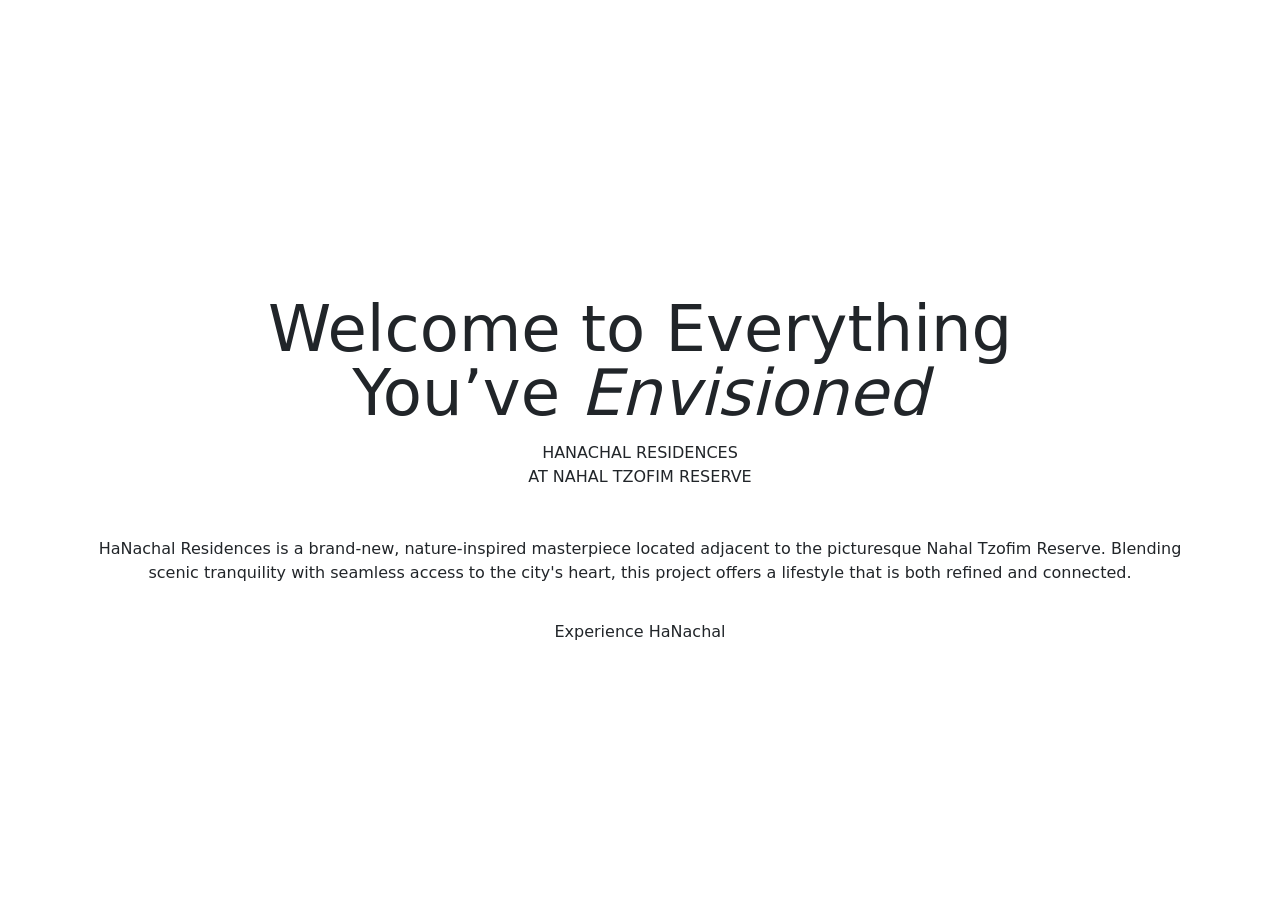
==== index.html @ 1fb2dc5b "Add files via upload" ====
<!DOCTYPE html>
<html lang="en">

<head>
    <meta charset="UTF-8">
    <meta name="viewport" content="width=device-width, initial-scale=1.0">
    <title>Hanachal</title>
    <link rel="icon" href="images/favicon.png" type="image/png"/>

    <link rel="stylesheet" href="./css/style.css">
    <link rel="stylesheet" href="./css/responsive.css">

    <link href="https://cdn.jsdelivr.net/npm/bootstrap@5.3.2/dist/css/bootstrap.min.css" rel="stylesheet">
    <script src="https://cdn.jsdelivr.net/npm/bootstrap@5.3.2/dist/js/bootstrap.bundle.min.js"></script>
    <link href="https://cdn.jsdelivr.net/npm/bootstrap-icons@1.11.3/font/bootstrap-icons.css" rel="stylesheet">

    <link rel="stylesheet" href="https://unpkg.com/aos@2.3.0/dist/aos.css">

</head>

<body>
    <div class="section1 position-relative overflow-hidden">
        <img src="images/pattern.png" class="img-fluid w-100 h-auto img1" alt="" style="min-height: 100vh;">
        <div class="text w-100 h-100 position-absolute top-0 start-0 d-flex align-items-center text-center padding">
            <div class="container">
                <img src="images/logo3.png" class="img-fluid logo2 mb-5" alt="" data-aos="zoom-out" data-aos-delay="100">
                <h1 class="display-3 lh-1 text-color-main mb-3" data-aos="fade-up" data-aos-delay="100">Welcome to Everything <br/> You’ve <i>Envisioned</i></h1>
                <p class="text-uppercase font-family-1 letter-spacing-30 text-color-main fs-18" data-aos="fade-up" data-aos-delay="150">HaNachal Residences <br/>
                at Nahal Tzofim Reserve</p>
                <div class="text-width mx-auto mt-5">
                    <p class="text-color-main" data-aos="fade-up" data-aos-delay="200">HaNachal Residences is a brand-new, nature-inspired masterpiece located adjacent to the picturesque Nahal Tzofim Reserve. Blending scenic tranquility with seamless access to the city<span class="bracket">'</span>s heart, this project offers a lifestyle that is both refined and connected.</p>
                </div>
                <div class="mt-4 pt-1">
                    <a href="home.html" class="btn btn1" data-aos="fade-up" data-aos-delay="250" data-aos-offset="0">Experience HaNachal</a>
                </div>

            </div>
        </div>
    </div>

    <script src="js/SmoothScroll.js"></script>
    <script src="https://unpkg.com/aos@2.3.0/dist/aos.js"></script>

    <script>
        AOS.init({
            duration: 2000,
            once: true
        })
    </script>
</body>

</html>
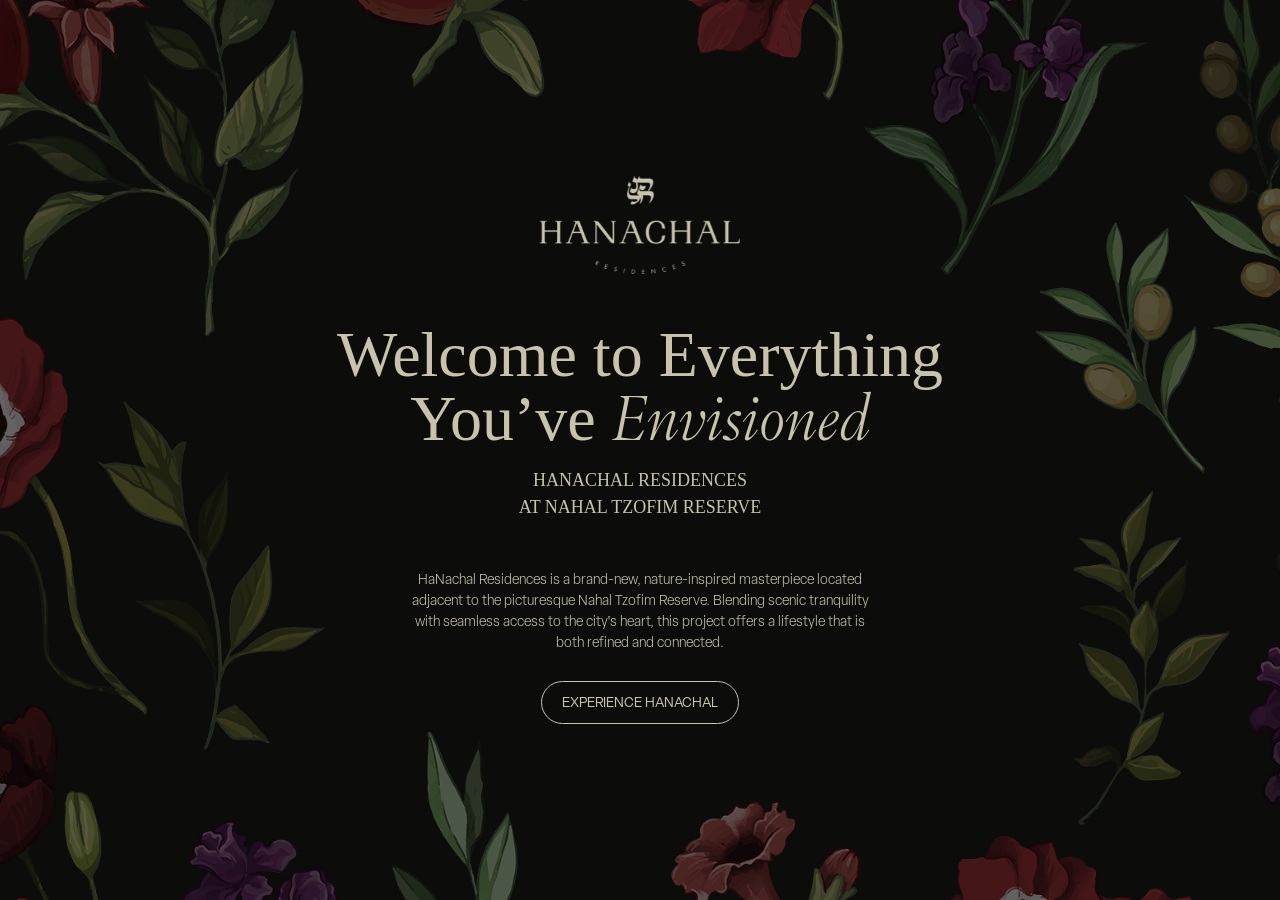
==== commit 20290537: "Add files via upload" ====
--- a/index.html
+++ b/index.html
@@ -1,52 +1,52 @@
-<!DOCTYPE html>
-<html lang="en">
-
-<head>
-    <meta charset="UTF-8">
-    <meta name="viewport" content="width=device-width, initial-scale=1.0">
-    <title>Hanachal</title>
-    <link rel="icon" href="images/favicon.png" type="image/png"/>
-
-    <link rel="stylesheet" href="./css/style.css">
-    <link rel="stylesheet" href="./css/responsive.css">
-
-    <link href="https://cdn.jsdelivr.net/npm/bootstrap@5.3.2/dist/css/bootstrap.min.css" rel="stylesheet">
-    <script src="https://cdn.jsdelivr.net/npm/bootstrap@5.3.2/dist/js/bootstrap.bundle.min.js"></script>
-    <link href="https://cdn.jsdelivr.net/npm/bootstrap-icons@1.11.3/font/bootstrap-icons.css" rel="stylesheet">
-
-    <link rel="stylesheet" href="https://unpkg.com/aos@2.3.0/dist/aos.css">
-
-</head>
-
-<body>
-    <div class="section1 position-relative overflow-hidden">
-        <img src="images/pattern.png" class="img-fluid w-100 h-auto img1" alt="" style="min-height: 100vh;">
-        <div class="text w-100 h-100 position-absolute top-0 start-0 d-flex align-items-center text-center padding">
-            <div class="container">
-                <img src="images/logo3.png" class="img-fluid logo2 mb-5" alt="" data-aos="zoom-out" data-aos-delay="100">
-                <h1 class="display-3 lh-1 text-color-main mb-3" data-aos="fade-up" data-aos-delay="100">Welcome to Everything <br/> You’ve <i>Envisioned</i></h1>
-                <p class="text-uppercase font-family-1 letter-spacing-30 text-color-main fs-18" data-aos="fade-up" data-aos-delay="150">HaNachal Residences <br/>
-                at Nahal Tzofim Reserve</p>
-                <div class="text-width mx-auto mt-5">
-                    <p class="text-color-main" data-aos="fade-up" data-aos-delay="200">HaNachal Residences is a brand-new, nature-inspired masterpiece located adjacent to the picturesque Nahal Tzofim Reserve. Blending scenic tranquility with seamless access to the city<span class="bracket">'</span>s heart, this project offers a lifestyle that is both refined and connected.</p>
-                </div>
-                <div class="mt-4 pt-1">
-                    <a href="home.html" class="btn btn1" data-aos="fade-up" data-aos-delay="250" data-aos-offset="0">Experience HaNachal</a>
-                </div>
-
-            </div>
-        </div>
-    </div>
-
-    <script src="js/SmoothScroll.js"></script>
-    <script src="https://unpkg.com/aos@2.3.0/dist/aos.js"></script>
-
-    <script>
-        AOS.init({
-            duration: 2000,
-            once: true
-        })
-    </script>
-</body>
-
+<!DOCTYPE html>
+<html lang="en">
+
+<head>
+    <meta charset="UTF-8">
+    <meta name="viewport" content="width=device-width, initial-scale=1.0">
+    <title>Hanachal</title>
+    <link rel="icon" href="images/favicon.png" type="image/png"/>
+
+    <link rel="stylesheet" href="./css/style.css">
+    <link rel="stylesheet" href="./css/responsive.css">
+
+    <link href="https://cdn.jsdelivr.net/npm/bootstrap@5.3.2/dist/css/bootstrap.min.css" rel="stylesheet">
+    <script src="https://cdn.jsdelivr.net/npm/bootstrap@5.3.2/dist/js/bootstrap.bundle.min.js"></script>
+    <link href="https://cdn.jsdelivr.net/npm/bootstrap-icons@1.11.3/font/bootstrap-icons.css" rel="stylesheet">
+
+    <link rel="stylesheet" href="https://unpkg.com/aos@2.3.0/dist/aos.css">
+
+</head>
+
+<body>
+    <div class="section1 position-relative overflow-hidden">
+        <img src="images/pattern.png" class="img-fluid w-100 h-auto img1" alt="" style="min-height: 100vh;">
+        <div class="text w-100 h-100 position-absolute top-0 start-0 d-flex align-items-center text-center padding">
+            <div class="container">
+                <img src="images/logo3.png" class="img-fluid logo2 mb-5" alt="" data-aos="zoom-out" data-aos-delay="100">
+                <h1 class="display-3 lh-1 text-color-main mb-3" data-aos="fade-up" data-aos-delay="100">Welcome to Everything <br/> You’ve <i>Envisioned</i></h1>
+                <p class="text-uppercase font-family-1 letter-spacing-30 text-color-main fs-18" data-aos="fade-up" data-aos-delay="150">HaNachal Residences <br/>
+                at Nahal Tzofim Reserve</p>
+                <div class="text-width mx-auto mt-5">
+                    <p class="text-color-main" data-aos="fade-up" data-aos-delay="200">HaNachal Residences is a brand-new, nature-inspired masterpiece located adjacent to the picturesque Nahal Tzofim Reserve. Blending scenic tranquility with seamless access to the city<span class="bracket">'</span>s heart, this project offers a lifestyle that is both refined and connected.</p>
+                </div>
+                <div class="mt-4 pt-1">
+                    <a href="home.html" class="btn btn1" data-aos="fade-up" data-aos-delay="250" data-aos-offset="0">Experience HaNachal</a>
+                </div>
+
+            </div>
+        </div>
+    </div>
+
+    <script src="js/SmoothScroll.js"></script>
+    <script src="https://unpkg.com/aos@2.3.0/dist/aos.js"></script>
+
+    <script>
+        AOS.init({
+            duration: 2000,
+            once: true
+        })
+    </script>
+</body>
+
 </html>
--- a/css/style.css
+++ b/css/style.css
@@ -0,0 +1,573 @@
+/* @import url('https://fonts.googleapis.com/css2?family=Montserrat:ital,wght@0,100..900;1,100..900&display=swap'); */
+/* @import url('https://fonts.googleapis.com/css2?family=Playfair+Display:ital,wght@0,400..900;1,400..900&display=swap'); */
+/* font-family: "Playfair Display", serif; */
+
+@font-face {
+    font-family: 'Elza';
+    font-weight: 300;
+    src: local('recoleta'), url(../fonts/Elza/ElzaTrial-Light.otf) format('opentype');
+}
+@font-face {
+    font-family: 'Elza';
+    font-weight: 400;
+    src: local('recoleta'), url(../fonts/Elza/ElzaTrial-Regular.otf) format('opentype');
+}
+@font-face {
+    font-family: 'Elza';
+    font-weight: 600;
+    src: local('recoleta'), url(../fonts/Elza/ElzaTrial-Semibold.otf) format('opentype');
+}
+@font-face {
+    font-family: 'Elza';
+    font-weight: 700;
+    src: local('recoleta'), url(../fonts/Elza/ElzaTrial-Bold.otf) format('opentype');
+}
+
+@font-face {
+    font-family: 'EFT_Clinica';
+    font-weight: 300;
+    src: local('recoleta'), url(../fonts/EFT_Clinica_Light_0.ttf) format('opentype');
+}
+
+@font-face {
+    font-family: 'Chassi';
+    font-weight: 300;
+    src: local('recoleta'), url(../fonts/Chassi-SLight.ttf) format('opentype');
+}
+@font-face {
+    font-family: 'Chassi';
+    font-weight: 400;
+    src: local('recoleta'), url(../fonts/Chassi-SRegular.ttf) format('opentype');
+}
+@font-face {
+    font-family: 'Chassi';
+    font-weight: 700;
+    src: local('recoleta'), url(../fonts/Chassi-MBold.ttf) format('opentype');
+}
+
+@font-face {
+    font-family: 'Chassi-M';
+    font-weight: 300;
+    src: local('recoleta'), url(../fonts/Chassi-MLight.ttf) format('opentype');
+}
+
+@font-face {
+    font-family: 'Chassi-italic';
+    font-weight: 300;
+    src: local('recoleta'), url(../fonts/Chassi-MLightItalic.ttf) format('opentype');
+}
+
+
+:root {
+    --primary-color: #C7C3AC;
+    --secondary-color: #7D776F;
+    --background-color: #1D1D1B;
+    --background-color2: #DAD6C7;
+    --background-color3: #35322A;
+    --background-color4: #343432;
+    --background-color5: #201D1E;
+    --text-color: #1D1D1B;
+}
+
+body {
+    font-family: "Elza" !important;
+    background-color: var(--background-color) !important;
+    color: var(--secondary-color) !important;
+}
+
+body p {
+    font-size: .875rem;
+    font-weight: 300;
+    letter-spacing: 1%;
+}
+
+.text-color-main {
+    color: var(--primary-color) !important;
+}
+
+.text-color-brown {
+    color: var(--text-color) !important;
+}
+
+body h1,
+body h2 {
+    font-family: 'Chassi' !important;
+}
+body h1 i,
+body h2 i {
+    font-family: 'Chassi-italic' !important;
+}
+.font-family-1 {
+    font-family: 'Chassi' !important;
+}
+
+.font-family-Chassi-M {
+    font-family: 'Chassi-M' !important;
+}
+
+.font-family-Chassi-italic {
+    font-family: 'Chassi-italic' !important;
+}
+
+.font-family-EFT_Clinica {
+    font-family: 'EFT_Clinica' !important;
+}
+
+.bracket{
+    font-family: serif !important;
+}
+
+body a:hover,
+body a:focus,
+body a {
+    text-decoration: none;
+    color: inherit;
+    cursor: pointer;
+}
+
+body p a:hover {
+    color: var(--primary-color);
+}
+
+.link:hover {
+    color: var(--primary-color);
+}
+
+.fs-12 {
+    font-size: .75rem !important;
+}
+.fs-13 {
+    font-size: .8125rem !important;
+}
+
+.fs-14 {
+    font-size: .875rem !important;
+}
+
+.fs-18 {
+    font-size: 1.125rem !important;
+}
+
+.btn.btn1 {
+    color: var(--primary-color);
+    border: 1px solid var(--primary-color);
+    background: transparent;
+    border-radius: 50px;
+    padding: 10px 20px;
+    display: inline-block;
+    width: auto;
+    min-width: 120px;
+    text-transform: uppercase;
+    font-size: .875rem;
+    letter-spacing: 9%;
+}
+
+.btn.btn1:hover {
+    color: #fff;
+    border-color: #fff;
+}
+
+.btn.btn2 {
+    color: var(--secondary-color);
+    border-color: var(--secondary-color);
+}
+
+.btn.btn2:hover {
+    color: var(--primary-color);
+    border-color: var(--primary-color);
+}
+
+.btn.btn-brown {
+    color: var(--background-color);
+    border-color: var(--text-color);
+}
+
+.btn.btn-brown:hover {
+    color: #000;
+    border-color: #000;
+}
+
+.btn.btn3 {
+    color: var(--primary-color);
+    border-color: var(--secondary-color);
+    background-color: var(--secondary-color);
+}
+
+.btn.btn3:hover {
+    color: var(--primary-color);
+    border-color: var(--background-color);
+    background-color: var(--background-color);
+}
+
+.padding {
+    padding: 90px 3px;
+}
+
+.space-top {
+    margin-top: 82px;
+}
+
+.logo1 {
+    width: 170px;
+}
+
+.logo2 {
+    width: 200px;
+}
+
+.navbar.navbar1 {
+    padding: 20px 3px;
+    border-bottom: 2px solid #C7C3AC;
+    background: var(--background-color);
+    position: fixed;
+    width: 100%;
+    top: 0;
+    left: 0;
+    z-index: 999;
+}
+
+.navbar.navbar1 .nav-link {
+    color: var(--secondary-color);
+    text-transform: uppercase;
+    font-size: .875rem;
+    font-weight: 400;
+    padding: 10px 10px !important;
+    letter-spacing: 10%;
+}
+
+.navbar.navbar1 .nav-link:hover {
+    color: var(--primary-color);
+}
+
+.navbar.navbar1 .nav-link.active {
+    color: var(--primary-color);
+}
+
+.navbar.navbar1 .btn.btn1 {
+    min-width: auto;
+    padding: 8px 20px;
+}
+
+.navbar.navbar1 .btn.btn1.active {
+    color: var(--primary-color);
+    border-color: var(--primary-color);
+}
+
+.navbar.navbar1 .navbar-toggler {
+    border: 0 !important;
+    box-shadow: none !important;
+}
+
+.navbar.navbar1 .navbar-toggler .navbar-toggler-icon {
+    background: url("data:image/svg+xml,%3csvg xmlns='http://www.w3.org/2000/svg' viewBox='0 0 30 30'%3e%3cpath stroke='rgba%28255, 255, 255, 0.75%29' stroke-linecap='round' stroke-miterlimit='10' stroke-width='2' d='M4 7h22M4 15h22M4 23h22'/%3e%3c/svg%3e");
+}
+
+
+.section1 .text {
+    background: rgb(29 29 27 / 70%);
+    background: rgb(0 0 0 / 60%);
+}
+
+.section1 .img1 {
+    height: calc(100vh - 82px);
+    object-fit: cover;
+}
+.section1 .video1 {
+    width: 100%;
+    height: 100%;
+    height: calc(100vh - 82px);
+    object-fit: cover;
+    margin-bottom: -7px;
+}
+
+.section1 .arrow1 {
+    position: absolute;
+    bottom: 60px;
+    font-size: 2.5rem;
+    left: 50%;
+    transform: translateX(-50%);
+}
+
+.section1 .text-width {
+    max-width: 480px;
+}
+
+.form-box {
+    border: 1px solid var(--primary-color);
+    padding: 60px 60px;
+    border-radius: 30px;
+}
+
+.form.form1 .form-control {
+    border: 1px solid var(--primary-color);
+    background: transparent;
+    color: var(--primary-color);
+    height: 50px;
+    border-radius: 30px;
+    box-shadow: none !important;
+    outline: none !important;
+    padding: 10px 20px;
+    font-size: .875rem;
+    /* font-family: Arial, Helvetica, sans-serif; */
+}
+
+.form.form1 .form-control:focus {
+    border-color: #fff;
+}
+
+.form.form1 .form-control::placeholder {
+    color: var(--secondary-color);
+    font-weight: 300;
+}
+
+.form.form1 .form-check-input[type=checkbox] {
+    border-radius: 50%;
+    background-color: transparent;
+    box-shadow: none !important;
+    outline: none !important;
+    width: 18px;
+    height: 18px;
+}
+
+.form.form1 .form-check-input:checked[type=checkbox] {
+    border-color: #fff;
+}
+
+.form.form1 .form-check label.form-check-label {
+    margin-left: 5px;
+    color: var(--primary-color);
+}
+
+.arrow2 {
+    font-size: 2.5rem;
+}
+
+.section2 .img1 {
+    width: 100%;
+}
+.section2 .video {
+    width: 100%;
+}
+.box-1 {
+    border: 2px solid var(--background-color2);
+    border-radius: 30px;
+    padding: 40px;
+    width: 100%;
+    max-width: 380px;
+    background: rgba(0, 0, 0, 0.3);
+    position: relative;
+    margin-bottom: 150px;
+}
+
+.box-1 .img-icon {
+    height: 75px;
+}
+
+.box-1:after {
+    content: '';
+    width: 2px;
+    height: 80px;
+    position: absolute;
+    bottom: -80px;
+    left: 50%;
+    transform: translateX(-50%);
+    background: var(--background-color2);
+}
+
+.box-1:before {
+    content: '';
+    width: 15px;
+    height: 15px;
+    position: absolute;
+    bottom: -95px;
+    left: 50%;
+    transform: translateX(-50%);
+    background: transparent;
+    border-radius: 50%;
+    border: 2px solid var(--background-color2);
+}
+
+.border-btm {
+    border-bottom: 2px solid var(--background-color2) !important;
+}
+
+.letter-spacing-9 {
+    letter-spacing: 9%;
+}
+.letter-spacing-10 {
+    letter-spacing: 10%;
+}
+.letter-spacing-30 {
+    letter-spacing: 30%;
+}
+
+
+.gallery-main-slider {
+    /* height: 620px; */
+    border-radius: 2px;
+    overflow: hidden;
+}
+
+.gallery-main-slider .swiper-slide {
+    background: var(--background-color5);
+    text-align: center;
+}
+
+.gallery-main-slider .swiper-slide img {
+    width: 100%;
+    height: 60vh;
+    object-fit: contain;
+    object-position: center;
+}
+
+.gallery-thumb-slider {
+    height: auto;
+    margin-top: 10px;
+}
+
+.gallery-thumb-slider .swiper-slide {
+    opacity: 1;
+    cursor: pointer;
+    transition: 0.3s;
+    border: 2px solid transparent;
+}
+
+.gallery-thumb-slider .swiper-slide:hover {
+    opacity: 1;
+}
+
+.gallery-thumb-slider .swiper-slide-thumb-active {
+    opacity: 1;
+    border-color: var(--background-color2);
+}
+
+.gallery-thumb-slider img {
+    width: 100%;
+    height: 80px;
+    object-fit: cover;
+}
+
+.gallery-thumb-slider .gallery-thumb-wrapper{
+    position: relative;
+}
+
+.gallery-thumb-slider .thumb-prev,
+.gallery-thumb-slider .thumb-next{
+    width: 42px;
+    height: 42px;
+    border-radius: 50%;
+    background: #201d1e;
+    display: flex;
+    align-items: center;
+    justify-content: center;
+    cursor: pointer;
+    z-index: 10;
+    box-shadow: 0 2px 10px rgba(0,0,0,.15);
+    color: var(--secondary-color);
+    top: 46px;
+}
+
+.gallery-thumb-slider .thumb-prev{
+    left: 10px;
+}
+
+.gallery-thumb-slider .thumb-next{
+    right: 10px;
+}
+
+.gallery-thumb-slider .thumb-prev:after, 
+.gallery-thumb-slider .thumb-next:after {
+    font-size: 20px;
+}
+
+
+.reserve-gallery-section {
+    background: var(--background-color5);
+}
+
+.amenities-box .img-icon {
+    width: 35px;
+    height: 30px;
+    object-fit: contain;
+    margin-bottom: 10px;
+}
+[data-aos] {
+    will-change: transform, opacity;
+}
+
+.bg-video1 {
+    width: 100%;
+    max-height: calc(100vh - 82px);
+    object-fit: cover;
+    margin-bottom: -6px;
+}
+
+.icon-play i {
+    font-size: 14rem;
+}
+
+.scroll-top-btn {
+    position: fixed;
+    right: 25px;
+    bottom: 25px;
+    width: 40px;
+    height: 40px;
+    border: none;
+    border-radius: 50%;
+    background: var(--primary-color);
+    color: var(--text-color);
+    font-size: 16px;
+    cursor: pointer;
+    z-index: 9999;
+    opacity: 0;
+    visibility: hidden;
+    transition: all .3s ease;
+}
+
+.scroll-top-btn.show {
+    opacity: 1;
+    visibility: visible;
+}
+
+.scroll-top-btn:hover {
+    transform: translateY(-3px);
+}
+
+
+
+
+
+
+
+
+
+/* footer */
+.footer-section {
+    background: var(--background-color2);
+    color: var(--text-color);
+    padding: 60px 3px;
+}
+
+.nav1 .nav-link {
+    color: var(--text-color);
+    padding: 4px 0;
+    text-transform: uppercase;
+    font-size: .875rem;
+    letter-spacing: 10%;
+}
+.nav1 .nav-link:hover {
+    color: var(--secondary-color);
+}
+
+.footer-section .form.form1 .form-control {
+    height: 34px;
+    color: var(--text-color);
+    background-color: #fff;
+}
+.footer-section .form.form1 .form-control::placeholder {
+    text-transform: uppercase;
+}
+
+.footer-section .form.form1 .form-control:focus {
+    border-color: var(--text-color);
+}
--- a/css/responsive.css
+++ b/css/responsive.css
@@ -0,0 +1,129 @@
+
+@media (min-width: 992px) {
+    .navbar.navbar1 .navbar-brand {
+        position: absolute;
+        top: 50%;
+        left: 50%;
+        transform: translate(-50%, -50%);
+    }
+    .section2 {
+        height: 100vh;
+        min-height: 500px;
+    }
+    .section2 .img1{
+        position: absolute;
+        right: 0;
+        top: 0;
+        width: 65%;
+        height: 100%;
+        object-fit: cover;
+    }
+    .section2 .img1.left{
+        left: 0;
+        right: auto;
+    }
+
+    .section2 .img1.small{
+        width: 60%;
+    }
+    body.scroll-body {
+        overflow: hidden;
+        scroll-behavior: smooth;
+    }
+    
+}
+
+@media (min-width: 1921px) {
+    .section2 .img1 {
+        width: 60%;
+    }
+    .section2 .img1.small {
+        width: 58%;
+    }
+}
+
+@media (max-width: 1399px) {
+    /* .space-top{
+        margin-top: 132px;
+    } */
+    .navbar.navbar1 .nav-link {
+        font-size: .875rem;
+        padding: 10px 6px !important;
+    }
+    .navbar.navbar1 .btn.btn1 {
+        font-size: .875rem;
+        padding: 8px 20px;
+    }
+}
+
+@media (max-width: 1199px) {
+    .space-top{
+        margin-top: 80px;
+    }
+    .logo1 {
+        width: 150px;
+    }
+    .navbar.navbar1 .nav-link {
+        font-size: .75rem;
+        padding: 10px 5px !important;
+    }
+    .navbar.navbar1 .btn.btn1 {
+        padding: 8px 15px;
+    }
+
+}
+
+@media (max-width: 991px) {
+    .space-top{
+        margin-top: 84px;
+    }
+    .logo1 {
+        width: 120px;
+    }
+    .logo2 {
+        width: 150px;
+    }
+    .navbar.navbar1 {
+        padding: 20px 3px;
+    }
+
+    .padding {
+        padding: 60px 3px;
+    }
+    
+
+}
+
+@media (max-width: 767px) {
+    .gallery-main-slider .swiper-slide img {
+        height: 50vh;
+    }
+}
+
+@media (max-width: 575px) {
+    .form-box {
+        padding: 40px 24px;
+    }
+    .section1 .arrow1 {
+        bottom: 50px;
+    }
+    .box-1 {
+        padding: 24px;
+    }
+    .gallery-thumb-slider img {
+        height: 50px;
+    }
+    .icon-play i {
+        font-size: 8rem;
+    }
+    .gallery-thumb-slider .thumb-prev, .gallery-thumb-slider .thumb-next {
+        width: 30px;
+        height: 30px;
+        top: 33px;
+    }
+
+    .gallery-thumb-slider .thumb-prev:after, 
+    .gallery-thumb-slider .thumb-next:after {
+        font-size: 16px;
+    }
+}
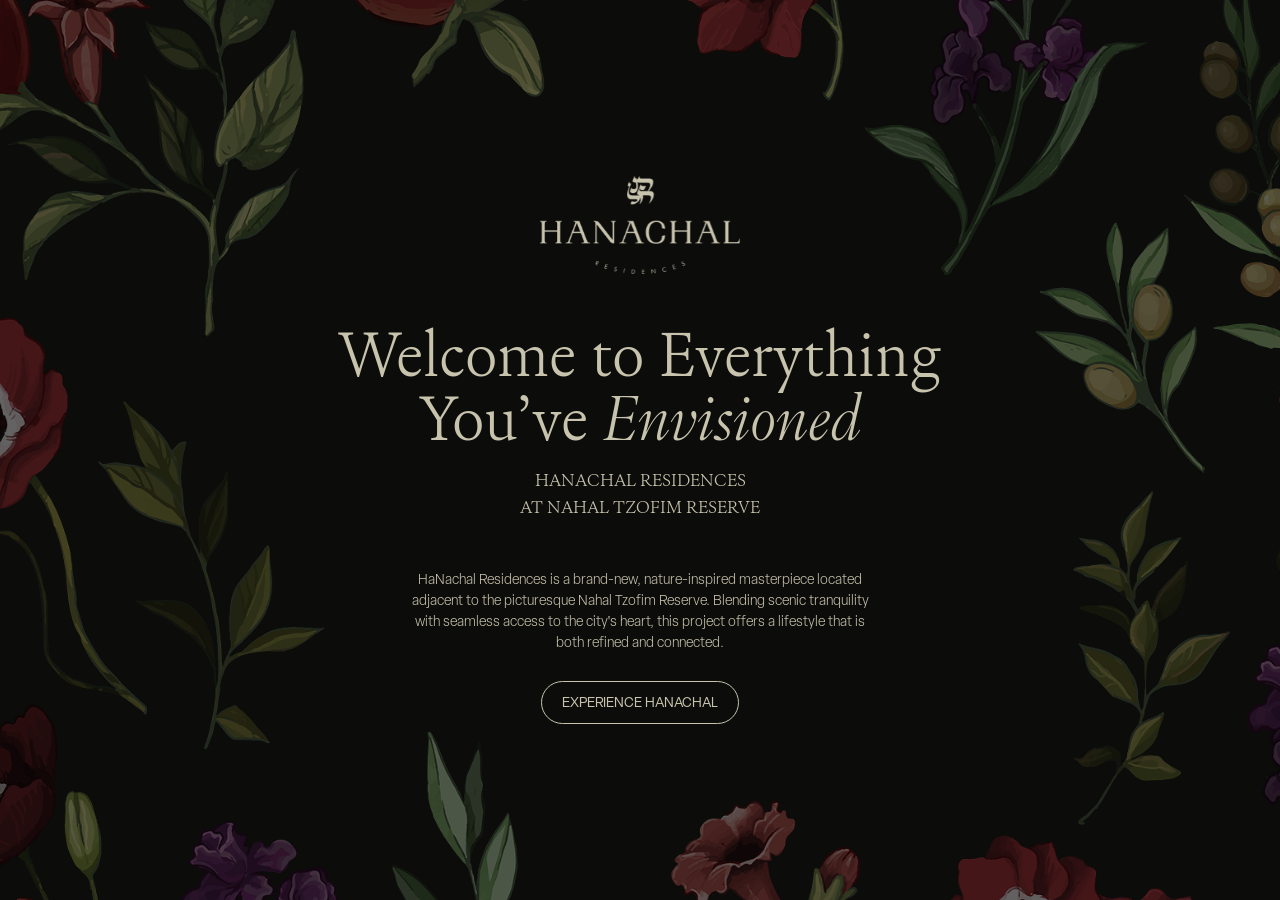
==== commit 5af5e29c: "Add files via upload" ====
--- a/index.html
+++ b/index.html
@@ -1,52 +1,52 @@
-<!DOCTYPE html>
-<html lang="en">
-
-<head>
-    <meta charset="UTF-8">
-    <meta name="viewport" content="width=device-width, initial-scale=1.0">
-    <title>Hanachal</title>
-    <link rel="icon" href="images/favicon.png" type="image/png"/>
-
-    <link rel="stylesheet" href="./css/style.css">
-    <link rel="stylesheet" href="./css/responsive.css">
-
-    <link href="https://cdn.jsdelivr.net/npm/bootstrap@5.3.2/dist/css/bootstrap.min.css" rel="stylesheet">
-    <script src="https://cdn.jsdelivr.net/npm/bootstrap@5.3.2/dist/js/bootstrap.bundle.min.js"></script>
-    <link href="https://cdn.jsdelivr.net/npm/bootstrap-icons@1.11.3/font/bootstrap-icons.css" rel="stylesheet">
-
-    <link rel="stylesheet" href="https://unpkg.com/aos@2.3.0/dist/aos.css">
-
-</head>
-
-<body>
-    <div class="section1 position-relative overflow-hidden">
-        <img src="images/pattern.png" class="img-fluid w-100 h-auto img1" alt="" style="min-height: 100vh;">
-        <div class="text w-100 h-100 position-absolute top-0 start-0 d-flex align-items-center text-center padding">
-            <div class="container">
-                <img src="images/logo3.png" class="img-fluid logo2 mb-5" alt="" data-aos="zoom-out" data-aos-delay="100">
-                <h1 class="display-3 lh-1 text-color-main mb-3" data-aos="fade-up" data-aos-delay="100">Welcome to Everything <br/> You’ve <i>Envisioned</i></h1>
-                <p class="text-uppercase font-family-1 letter-spacing-30 text-color-main fs-18" data-aos="fade-up" data-aos-delay="150">HaNachal Residences <br/>
-                at Nahal Tzofim Reserve</p>
-                <div class="text-width mx-auto mt-5">
-                    <p class="text-color-main" data-aos="fade-up" data-aos-delay="200">HaNachal Residences is a brand-new, nature-inspired masterpiece located adjacent to the picturesque Nahal Tzofim Reserve. Blending scenic tranquility with seamless access to the city<span class="bracket">'</span>s heart, this project offers a lifestyle that is both refined and connected.</p>
-                </div>
-                <div class="mt-4 pt-1">
-                    <a href="home.html" class="btn btn1" data-aos="fade-up" data-aos-delay="250" data-aos-offset="0">Experience HaNachal</a>
-                </div>
-
-            </div>
-        </div>
-    </div>
-
-    <script src="js/SmoothScroll.js"></script>
-    <script src="https://unpkg.com/aos@2.3.0/dist/aos.js"></script>
-
-    <script>
-        AOS.init({
-            duration: 2000,
-            once: true
-        })
-    </script>
-</body>
-
+<!DOCTYPE html>
+<html lang="en">
+
+<head>
+    <meta charset="UTF-8">
+    <meta name="viewport" content="width=device-width, initial-scale=1.0">
+    <title>Hanachal</title>
+    <link rel="icon" href="images/favicon.png" type="image/png"/>
+
+    <link rel="stylesheet" href="./css/style.css">
+    <link rel="stylesheet" href="./css/responsive.css">
+
+    <link href="https://cdn.jsdelivr.net/npm/bootstrap@5.3.2/dist/css/bootstrap.min.css" rel="stylesheet">
+    <script src="https://cdn.jsdelivr.net/npm/bootstrap@5.3.2/dist/js/bootstrap.bundle.min.js"></script>
+    <link href="https://cdn.jsdelivr.net/npm/bootstrap-icons@1.11.3/font/bootstrap-icons.css" rel="stylesheet">
+
+    <link rel="stylesheet" href="https://unpkg.com/aos@2.3.0/dist/aos.css">
+
+</head>
+
+<body>
+    <div class="section1 position-relative overflow-hidden">
+        <img src="images/pattern.png" class="img-fluid w-100 h-auto img1" alt="" style="min-height: 100vh;">
+        <div class="text w-100 h-100 position-absolute top-0 start-0 d-flex align-items-center text-center padding">
+            <div class="container">
+                <img src="images/logo3.png" class="img-fluid logo2 mb-5" alt="" data-aos="zoom-out" data-aos-delay="100">
+                <h1 class="display-3 lh-1 text-color-main mb-3" data-aos="fade-up" data-aos-delay="100">Welcome to Everything <br/> You’ve <i>Envisioned</i></h1>
+                <p class="text-uppercase font-family-1 letter-spacing-30 text-color-main fs-18" data-aos="fade-up" data-aos-delay="150">HaNachal Residences <br/>
+                at Nahal Tzofim Reserve</p>
+                <div class="text-width mx-auto mt-5">
+                    <p class="text-color-main" data-aos="fade-up" data-aos-delay="200">HaNachal Residences is a brand-new, nature-inspired masterpiece located adjacent to the picturesque Nahal Tzofim Reserve. Blending scenic tranquility with seamless access to the city<span class="bracket">'</span>s heart, this project offers a lifestyle that is both refined and connected.</p>
+                </div>
+                <div class="mt-4 pt-1">
+                    <a href="home.html" class="btn btn1" data-aos="fade-up" data-aos-delay="250" data-aos-offset="0">Experience HaNachal</a>
+                </div>
+
+            </div>
+        </div>
+    </div>
+
+    <script src="js/SmoothScroll.js"></script>
+    <script src="https://unpkg.com/aos@2.3.0/dist/aos.js"></script>
+
+    <script>
+        AOS.init({
+            duration: 2000,
+            once: true
+        })
+    </script>
+</body>
+
 </html>
--- a/css/style.css
+++ b/css/style.css
@@ -1,573 +1,601 @@
-/* @import url('https://fonts.googleapis.com/css2?family=Montserrat:ital,wght@0,100..900;1,100..900&display=swap'); */
-/* @import url('https://fonts.googleapis.com/css2?family=Playfair+Display:ital,wght@0,400..900;1,400..900&display=swap'); */
-/* font-family: "Playfair Display", serif; */
-
-@font-face {
-    font-family: 'Elza';
-    font-weight: 300;
-    src: local('recoleta'), url(../fonts/Elza/ElzaTrial-Light.otf) format('opentype');
-}
-@font-face {
-    font-family: 'Elza';
-    font-weight: 400;
-    src: local('recoleta'), url(../fonts/Elza/ElzaTrial-Regular.otf) format('opentype');
-}
-@font-face {
-    font-family: 'Elza';
-    font-weight: 600;
-    src: local('recoleta'), url(../fonts/Elza/ElzaTrial-Semibold.otf) format('opentype');
-}
-@font-face {
-    font-family: 'Elza';
-    font-weight: 700;
-    src: local('recoleta'), url(../fonts/Elza/ElzaTrial-Bold.otf) format('opentype');
-}
-
-@font-face {
-    font-family: 'EFT_Clinica';
-    font-weight: 300;
-    src: local('recoleta'), url(../fonts/EFT_Clinica_Light_0.ttf) format('opentype');
-}
-
-@font-face {
-    font-family: 'Chassi';
-    font-weight: 300;
-    src: local('recoleta'), url(../fonts/Chassi-SLight.ttf) format('opentype');
-}
-@font-face {
-    font-family: 'Chassi';
-    font-weight: 400;
-    src: local('recoleta'), url(../fonts/Chassi-SRegular.ttf) format('opentype');
-}
-@font-face {
-    font-family: 'Chassi';
-    font-weight: 700;
-    src: local('recoleta'), url(../fonts/Chassi-MBold.ttf) format('opentype');
-}
-
-@font-face {
-    font-family: 'Chassi-M';
-    font-weight: 300;
-    src: local('recoleta'), url(../fonts/Chassi-MLight.ttf) format('opentype');
-}
-
-@font-face {
-    font-family: 'Chassi-italic';
-    font-weight: 300;
-    src: local('recoleta'), url(../fonts/Chassi-MLightItalic.ttf) format('opentype');
-}
-
-
-:root {
-    --primary-color: #C7C3AC;
-    --secondary-color: #7D776F;
-    --background-color: #1D1D1B;
-    --background-color2: #DAD6C7;
-    --background-color3: #35322A;
-    --background-color4: #343432;
-    --background-color5: #201D1E;
-    --text-color: #1D1D1B;
-}
-
-body {
-    font-family: "Elza" !important;
-    background-color: var(--background-color) !important;
-    color: var(--secondary-color) !important;
-}
-
-body p {
-    font-size: .875rem;
-    font-weight: 300;
-    letter-spacing: 1%;
-}
-
-.text-color-main {
-    color: var(--primary-color) !important;
-}
-
-.text-color-brown {
-    color: var(--text-color) !important;
-}
-
-body h1,
-body h2 {
-    font-family: 'Chassi' !important;
-}
-body h1 i,
-body h2 i {
-    font-family: 'Chassi-italic' !important;
-}
-.font-family-1 {
-    font-family: 'Chassi' !important;
-}
-
-.font-family-Chassi-M {
-    font-family: 'Chassi-M' !important;
-}
-
-.font-family-Chassi-italic {
-    font-family: 'Chassi-italic' !important;
-}
-
-.font-family-EFT_Clinica {
-    font-family: 'EFT_Clinica' !important;
-}
-
-.bracket{
-    font-family: serif !important;
-}
-
-body a:hover,
-body a:focus,
-body a {
-    text-decoration: none;
-    color: inherit;
-    cursor: pointer;
-}
-
-body p a:hover {
-    color: var(--primary-color);
-}
-
-.link:hover {
-    color: var(--primary-color);
-}
-
-.fs-12 {
-    font-size: .75rem !important;
-}
-.fs-13 {
-    font-size: .8125rem !important;
-}
-
-.fs-14 {
-    font-size: .875rem !important;
-}
-
-.fs-18 {
-    font-size: 1.125rem !important;
-}
-
-.btn.btn1 {
-    color: var(--primary-color);
-    border: 1px solid var(--primary-color);
-    background: transparent;
-    border-radius: 50px;
-    padding: 10px 20px;
-    display: inline-block;
-    width: auto;
-    min-width: 120px;
-    text-transform: uppercase;
-    font-size: .875rem;
-    letter-spacing: 9%;
-}
-
-.btn.btn1:hover {
-    color: #fff;
-    border-color: #fff;
-}
-
-.btn.btn2 {
-    color: var(--secondary-color);
-    border-color: var(--secondary-color);
-}
-
-.btn.btn2:hover {
-    color: var(--primary-color);
-    border-color: var(--primary-color);
-}
-
-.btn.btn-brown {
-    color: var(--background-color);
-    border-color: var(--text-color);
-}
-
-.btn.btn-brown:hover {
-    color: #000;
-    border-color: #000;
-}
-
-.btn.btn3 {
-    color: var(--primary-color);
-    border-color: var(--secondary-color);
-    background-color: var(--secondary-color);
-}
-
-.btn.btn3:hover {
-    color: var(--primary-color);
-    border-color: var(--background-color);
-    background-color: var(--background-color);
-}
-
-.padding {
-    padding: 90px 3px;
-}
-
-.space-top {
-    margin-top: 82px;
-}
-
-.logo1 {
-    width: 170px;
-}
-
-.logo2 {
-    width: 200px;
-}
-
-.navbar.navbar1 {
-    padding: 20px 3px;
-    border-bottom: 2px solid #C7C3AC;
-    background: var(--background-color);
-    position: fixed;
-    width: 100%;
-    top: 0;
-    left: 0;
-    z-index: 999;
-}
-
-.navbar.navbar1 .nav-link {
-    color: var(--secondary-color);
-    text-transform: uppercase;
-    font-size: .875rem;
-    font-weight: 400;
-    padding: 10px 10px !important;
-    letter-spacing: 10%;
-}
-
-.navbar.navbar1 .nav-link:hover {
-    color: var(--primary-color);
-}
-
-.navbar.navbar1 .nav-link.active {
-    color: var(--primary-color);
-}
-
-.navbar.navbar1 .btn.btn1 {
-    min-width: auto;
-    padding: 8px 20px;
-}
-
-.navbar.navbar1 .btn.btn1.active {
-    color: var(--primary-color);
-    border-color: var(--primary-color);
-}
-
-.navbar.navbar1 .navbar-toggler {
-    border: 0 !important;
-    box-shadow: none !important;
-}
-
-.navbar.navbar1 .navbar-toggler .navbar-toggler-icon {
-    background: url("data:image/svg+xml,%3csvg xmlns='http://www.w3.org/2000/svg' viewBox='0 0 30 30'%3e%3cpath stroke='rgba%28255, 255, 255, 0.75%29' stroke-linecap='round' stroke-miterlimit='10' stroke-width='2' d='M4 7h22M4 15h22M4 23h22'/%3e%3c/svg%3e");
-}
-
-
-.section1 .text {
-    background: rgb(29 29 27 / 70%);
-    background: rgb(0 0 0 / 60%);
-}
-
-.section1 .img1 {
-    height: calc(100vh - 82px);
-    object-fit: cover;
-}
-.section1 .video1 {
-    width: 100%;
-    height: 100%;
-    height: calc(100vh - 82px);
-    object-fit: cover;
-    margin-bottom: -7px;
-}
-
-.section1 .arrow1 {
-    position: absolute;
-    bottom: 60px;
-    font-size: 2.5rem;
-    left: 50%;
-    transform: translateX(-50%);
-}
-
-.section1 .text-width {
-    max-width: 480px;
-}
-
-.form-box {
-    border: 1px solid var(--primary-color);
-    padding: 60px 60px;
-    border-radius: 30px;
-}
-
-.form.form1 .form-control {
-    border: 1px solid var(--primary-color);
-    background: transparent;
-    color: var(--primary-color);
-    height: 50px;
-    border-radius: 30px;
-    box-shadow: none !important;
-    outline: none !important;
-    padding: 10px 20px;
-    font-size: .875rem;
-    /* font-family: Arial, Helvetica, sans-serif; */
-}
-
-.form.form1 .form-control:focus {
-    border-color: #fff;
-}
-
-.form.form1 .form-control::placeholder {
-    color: var(--secondary-color);
-    font-weight: 300;
-}
-
-.form.form1 .form-check-input[type=checkbox] {
-    border-radius: 50%;
-    background-color: transparent;
-    box-shadow: none !important;
-    outline: none !important;
-    width: 18px;
-    height: 18px;
-}
-
-.form.form1 .form-check-input:checked[type=checkbox] {
-    border-color: #fff;
-}
-
-.form.form1 .form-check label.form-check-label {
-    margin-left: 5px;
-    color: var(--primary-color);
-}
-
-.arrow2 {
-    font-size: 2.5rem;
-}
-
-.section2 .img1 {
-    width: 100%;
-}
-.section2 .video {
-    width: 100%;
-}
-.box-1 {
-    border: 2px solid var(--background-color2);
-    border-radius: 30px;
-    padding: 40px;
-    width: 100%;
-    max-width: 380px;
-    background: rgba(0, 0, 0, 0.3);
-    position: relative;
-    margin-bottom: 150px;
-}
-
-.box-1 .img-icon {
-    height: 75px;
-}
-
-.box-1:after {
-    content: '';
-    width: 2px;
-    height: 80px;
-    position: absolute;
-    bottom: -80px;
-    left: 50%;
-    transform: translateX(-50%);
-    background: var(--background-color2);
-}
-
-.box-1:before {
-    content: '';
-    width: 15px;
-    height: 15px;
-    position: absolute;
-    bottom: -95px;
-    left: 50%;
-    transform: translateX(-50%);
-    background: transparent;
-    border-radius: 50%;
-    border: 2px solid var(--background-color2);
-}
-
-.border-btm {
-    border-bottom: 2px solid var(--background-color2) !important;
-}
-
-.letter-spacing-9 {
-    letter-spacing: 9%;
-}
-.letter-spacing-10 {
-    letter-spacing: 10%;
-}
-.letter-spacing-30 {
-    letter-spacing: 30%;
-}
-
-
-.gallery-main-slider {
-    /* height: 620px; */
-    border-radius: 2px;
-    overflow: hidden;
-}
-
-.gallery-main-slider .swiper-slide {
-    background: var(--background-color5);
-    text-align: center;
-}
-
-.gallery-main-slider .swiper-slide img {
-    width: 100%;
-    height: 60vh;
-    object-fit: contain;
-    object-position: center;
-}
-
-.gallery-thumb-slider {
-    height: auto;
-    margin-top: 10px;
-}
-
-.gallery-thumb-slider .swiper-slide {
-    opacity: 1;
-    cursor: pointer;
-    transition: 0.3s;
-    border: 2px solid transparent;
-}
-
-.gallery-thumb-slider .swiper-slide:hover {
-    opacity: 1;
-}
-
-.gallery-thumb-slider .swiper-slide-thumb-active {
-    opacity: 1;
-    border-color: var(--background-color2);
-}
-
-.gallery-thumb-slider img {
-    width: 100%;
-    height: 80px;
-    object-fit: cover;
-}
-
-.gallery-thumb-slider .gallery-thumb-wrapper{
-    position: relative;
-}
-
-.gallery-thumb-slider .thumb-prev,
-.gallery-thumb-slider .thumb-next{
-    width: 42px;
-    height: 42px;
-    border-radius: 50%;
-    background: #201d1e;
-    display: flex;
-    align-items: center;
-    justify-content: center;
-    cursor: pointer;
-    z-index: 10;
-    box-shadow: 0 2px 10px rgba(0,0,0,.15);
-    color: var(--secondary-color);
-    top: 46px;
-}
-
-.gallery-thumb-slider .thumb-prev{
-    left: 10px;
-}
-
-.gallery-thumb-slider .thumb-next{
-    right: 10px;
-}
-
-.gallery-thumb-slider .thumb-prev:after, 
-.gallery-thumb-slider .thumb-next:after {
-    font-size: 20px;
-}
-
-
-.reserve-gallery-section {
-    background: var(--background-color5);
-}
-
-.amenities-box .img-icon {
-    width: 35px;
-    height: 30px;
-    object-fit: contain;
-    margin-bottom: 10px;
-}
-[data-aos] {
-    will-change: transform, opacity;
-}
-
-.bg-video1 {
-    width: 100%;
-    max-height: calc(100vh - 82px);
-    object-fit: cover;
-    margin-bottom: -6px;
-}
-
-.icon-play i {
-    font-size: 14rem;
-}
-
-.scroll-top-btn {
-    position: fixed;
-    right: 25px;
-    bottom: 25px;
-    width: 40px;
-    height: 40px;
-    border: none;
-    border-radius: 50%;
-    background: var(--primary-color);
-    color: var(--text-color);
-    font-size: 16px;
-    cursor: pointer;
-    z-index: 9999;
-    opacity: 0;
-    visibility: hidden;
-    transition: all .3s ease;
-}
-
-.scroll-top-btn.show {
-    opacity: 1;
-    visibility: visible;
-}
-
-.scroll-top-btn:hover {
-    transform: translateY(-3px);
-}
-
-
-
-
-
-
-
-
-
-/* footer */
-.footer-section {
-    background: var(--background-color2);
-    color: var(--text-color);
-    padding: 60px 3px;
-}
-
-.nav1 .nav-link {
-    color: var(--text-color);
-    padding: 4px 0;
-    text-transform: uppercase;
-    font-size: .875rem;
-    letter-spacing: 10%;
-}
-.nav1 .nav-link:hover {
-    color: var(--secondary-color);
-}
-
-.footer-section .form.form1 .form-control {
-    height: 34px;
-    color: var(--text-color);
-    background-color: #fff;
-}
-.footer-section .form.form1 .form-control::placeholder {
-    text-transform: uppercase;
-}
-
-.footer-section .form.form1 .form-control:focus {
-    border-color: var(--text-color);
+/* @import url('https://fonts.googleapis.com/css2?family=Montserrat:ital,wght@0,100..900;1,100..900&display=swap'); */
+/* @import url('https://fonts.googleapis.com/css2?family=Playfair+Display:ital,wght@0,400..900;1,400..900&display=swap'); */
+/* font-family: "Playfair Display", serif; */
+
+@font-face {
+    font-family: 'Elza';
+    font-weight: 300;
+    src: local('recoleta'), url(../fonts/Elza/ElzaTrial-Light.otf) format('opentype');
+}
+@font-face {
+    font-family: 'Elza';
+    font-weight: 400;
+    src: local('recoleta'), url(../fonts/Elza/ElzaTrial-Regular.otf) format('opentype');
+}
+@font-face {
+    font-family: 'Elza';
+    font-weight: 600;
+    src: local('recoleta'), url(../fonts/Elza/ElzaTrial-Semibold.otf) format('opentype');
+}
+@font-face {
+    font-family: 'Elza';
+    font-weight: 700;
+    src: local('recoleta'), url(../fonts/Elza/ElzaTrial-Bold.otf) format('opentype');
+}
+
+@font-face {
+    font-family: 'EFT_Clinica';
+    font-weight: 300;
+    src: local('recoleta'), url(../fonts/EFT_Clinica_Light_0.ttf) format('opentype');
+}
+
+@font-face {
+    font-family: 'Chassi';
+    font-weight: 300;
+    src: local('recoleta'), url(../fonts/Chassi-SLight.ttf) format('opentype');
+}
+@font-face {
+    font-family: 'Chassi';
+    font-weight: 400;
+    src: local('recoleta'), url(../fonts/Chassi-SRegular.ttf) format('opentype');
+}
+@font-face {
+    font-family: 'Chassi';
+    font-weight: 700;
+    src: local('recoleta'), url(../fonts/Chassi-MBold.ttf) format('opentype');
+}
+
+@font-face {
+    font-family: 'Chassi-M';
+    font-weight: 300;
+    src: local('recoleta'), url(../fonts/Chassi-MLight.ttf) format('opentype');
+}
+
+@font-face {
+    font-family: 'Chassi-italic';
+    font-weight: 300;
+    src: local('recoleta'), url(../fonts/Chassi-MLightItalic.ttf) format('opentype');
+}
+
+
+:root {
+    --primary-color: #C7C3AC;
+    --secondary-color: #7D776F;
+    --background-color: #1D1D1B;
+    --background-color2: #DAD6C7;
+    --background-color3: #35322A;
+    --background-color4: #343432;
+    --background-color5: #201D1E;
+    --text-color: #1D1D1B;
+}
+
+body {
+    font-family: "Elza" !important;
+    background-color: var(--background-color) !important;
+    color: var(--secondary-color) !important;
+}
+
+body p {
+    font-size: .875rem;
+    font-weight: 300;
+    letter-spacing: 1%;
+}
+
+.text-color-main {
+    color: var(--primary-color) !important;
+}
+
+.text-color-brown {
+    color: var(--text-color) !important;
+}
+
+body h1,
+body h2 {
+    font-family: 'Chassi' !important;
+}
+body h1 i,
+body h2 i {
+    font-family: 'Chassi-italic' !important;
+}
+.font-family-1 {
+    font-family: 'Chassi' !important;
+}
+
+.font-family-Chassi-M {
+    font-family: 'Chassi-M' !important;
+}
+
+.font-family-Chassi-italic {
+    font-family: 'Chassi-italic' !important;
+}
+
+.font-family-EFT_Clinica {
+    font-family: 'EFT_Clinica' !important;
+}
+
+.bracket{
+    font-family: serif !important;
+}
+
+body a:hover,
+body a:focus,
+body a {
+    text-decoration: none;
+    color: inherit;
+    cursor: pointer;
+}
+
+body p a:hover {
+    color: var(--primary-color);
+}
+
+.link:hover {
+    color: var(--primary-color);
+}
+
+.fs-12 {
+    font-size: .75rem !important;
+}
+.fs-13 {
+    font-size: .8125rem !important;
+}
+
+.fs-14 {
+    font-size: .875rem !important;
+}
+
+.fs-18 {
+    font-size: 1.125rem !important;
+}
+
+.btn.btn1 {
+    color: var(--primary-color);
+    border: 1px solid var(--primary-color);
+    background: transparent;
+    border-radius: 50px;
+    padding: 10px 20px;
+    display: inline-block;
+    width: auto;
+    min-width: 120px;
+    text-transform: uppercase;
+    font-size: .875rem;
+    letter-spacing: 9%;
+}
+
+.btn.btn1:hover {
+    color: #fff;
+    border-color: #fff;
+}
+
+.btn.btn2 {
+    color: var(--secondary-color);
+    border-color: var(--secondary-color);
+}
+
+.btn.btn2:hover {
+    color: var(--primary-color);
+    border-color: var(--primary-color);
+}
+
+.btn.btn-brown {
+    color: var(--background-color);
+    border-color: var(--text-color);
+}
+
+.btn.btn-brown:hover {
+    color: #000;
+    border-color: #000;
+}
+
+.btn.btn3 {
+    color: var(--primary-color);
+    border-color: var(--secondary-color);
+    background-color: var(--secondary-color);
+}
+
+.btn.btn3:hover {
+    color: var(--primary-color);
+    border-color: var(--background-color);
+    background-color: var(--background-color);
+}
+
+.padding {
+    padding: 90px 3px;
+}
+
+.space-top {
+    margin-top: 82px;
+}
+
+.logo1 {
+    width: 170px;
+}
+
+.logo2 {
+    width: 200px;
+}
+
+.navbar.navbar1 {
+    padding: 20px 3px;
+    border-bottom: 2px solid #C7C3AC;
+    background: var(--background-color);
+    position: fixed;
+    width: 100%;
+    top: 0;
+    left: 0;
+    z-index: 999;
+}
+
+.navbar.navbar1 .nav-link {
+    color: var(--secondary-color);
+    text-transform: uppercase;
+    font-size: .875rem;
+    font-weight: 400;
+    padding: 10px 10px !important;
+    letter-spacing: 10%;
+}
+
+.navbar.navbar1 .nav-link:hover {
+    color: var(--primary-color);
+}
+
+.navbar.navbar1 .nav-link.active {
+    color: var(--primary-color);
+}
+
+.navbar.navbar1 .btn.btn1 {
+    min-width: auto;
+    padding: 8px 20px;
+}
+
+.navbar.navbar1 .btn.btn1.active {
+    color: var(--primary-color);
+    border-color: var(--primary-color);
+}
+
+.navbar.navbar1 .navbar-toggler {
+    border: 0 !important;
+    box-shadow: none !important;
+}
+
+.navbar.navbar1 .navbar-toggler .navbar-toggler-icon {
+    background: url("data:image/svg+xml,%3csvg xmlns='http://www.w3.org/2000/svg' viewBox='0 0 30 30'%3e%3cpath stroke='rgba%28255, 255, 255, 0.75%29' stroke-linecap='round' stroke-miterlimit='10' stroke-width='2' d='M4 7h22M4 15h22M4 23h22'/%3e%3c/svg%3e");
+}
+
+
+.section1 .text {
+    background: rgb(29 29 27 / 70%);
+    background: rgb(0 0 0 / 60%);
+}
+
+.section1 .img1 {
+    height: calc(100vh - 82px);
+    object-fit: cover;
+}
+.section1 .video1 {
+    width: 100%;
+    height: 100%;
+    height: calc(100vh - 82px);
+    object-fit: cover;
+    margin-bottom: -7px;
+}
+
+.section1 .arrow1 {
+    position: absolute;
+    bottom: 60px;
+    font-size: 2.5rem;
+    left: 50%;
+    transform: translateX(-50%);
+}
+
+.section1 .text-width {
+    max-width: 480px;
+}
+
+.form-box {
+    border: 1px solid var(--primary-color);
+    padding: 60px 60px;
+    border-radius: 30px;
+}
+
+.form.form1 .form-control {
+    border: 1px solid var(--primary-color);
+    background: transparent;
+    color: var(--primary-color);
+    height: 50px;
+    border-radius: 30px;
+    box-shadow: none !important;
+    outline: none !important;
+    padding: 10px 20px;
+    font-size: .875rem;
+    font-family: Arial, Helvetica, sans-serif;
+}
+
+.form.form1 .form-control:focus {
+    border-color: #fff;
+}
+
+.form.form1 .form-control::placeholder {
+    color: var(--secondary-color);
+    font-weight: 300;
+}
+
+.form.form1 .form-check-input[type=checkbox] {
+    border-radius: 50%;
+    background-color: transparent;
+    box-shadow: none !important;
+    outline: none !important;
+    width: 18px;
+    height: 18px;
+}
+
+.form.form1 .form-check-input:checked[type=checkbox] {
+    border-color: #fff;
+}
+
+.form.form1 .form-check label.form-check-label {
+    margin-left: 5px;
+    color: var(--primary-color);
+}
+
+.arrow2 {
+    font-size: 2.5rem;
+}
+
+.section2 .img1 {
+    width: 100%;
+}
+.section2 .video {
+    width: 100%;
+}
+.box-1 {
+    border: 2px solid var(--background-color2);
+    border-radius: 30px;
+    padding: 40px;
+    width: 100%;
+    max-width: 380px;
+    background: rgba(0, 0, 0, 0.3);
+    position: relative;
+    margin-bottom: 150px;
+}
+
+.box-1 .img-icon {
+    height: 75px;
+}
+
+.box-1:after {
+    content: '';
+    width: 2px;
+    height: 80px;
+    position: absolute;
+    bottom: -80px;
+    left: 50%;
+    transform: translateX(-50%);
+    background: var(--background-color2);
+}
+
+.box-1:before {
+    content: '';
+    width: 15px;
+    height: 15px;
+    position: absolute;
+    bottom: -95px;
+    left: 50%;
+    transform: translateX(-50%);
+    background: transparent;
+    border-radius: 50%;
+    border: 2px solid var(--background-color2);
+}
+
+.border-btm {
+    border-bottom: 2px solid var(--background-color2) !important;
+}
+
+.letter-spacing-9 {
+    letter-spacing: 9%;
+}
+.letter-spacing-10 {
+    letter-spacing: 10%;
+}
+.letter-spacing-30 {
+    letter-spacing: 30%;
+}
+
+
+.gallery-main-slider {
+    /* height: 620px; */
+    border-radius: 2px;
+    overflow: hidden;
+}
+
+.gallery-main-slider .swiper-slide {
+    background: var(--background-color5);
+    text-align: center;
+}
+
+.gallery-main-slider .swiper-slide img {
+    width: 100%;
+    height: 60vh;
+    object-fit: contain;
+    object-position: center;
+}
+
+.gallery-thumb-slider {
+    height: auto;
+    margin-top: 10px;
+}
+
+.gallery-thumb-slider .swiper-slide {
+    opacity: 1;
+    cursor: pointer;
+    transition: 0.3s;
+    border: 2px solid transparent;
+}
+
+.gallery-thumb-slider .swiper-slide:hover {
+    opacity: 1;
+}
+
+.gallery-thumb-slider .swiper-slide-thumb-active {
+    opacity: 1;
+    border-color: var(--background-color2);
+}
+
+.gallery-thumb-slider img {
+    width: 100%;
+    height: 80px;
+    object-fit: cover;
+}
+
+.gallery-thumb-slider .gallery-thumb-wrapper{
+    position: relative;
+}
+
+.gallery-thumb-slider .thumb-prev,
+.gallery-thumb-slider .thumb-next{
+    width: 42px;
+    height: 42px;
+    border-radius: 50%;
+    background: #201d1e;
+    display: flex;
+    align-items: center;
+    justify-content: center;
+    cursor: pointer;
+    z-index: 10;
+    box-shadow: 0 2px 10px rgba(0,0,0,.15);
+    color: var(--secondary-color);
+    top: 46px;
+}
+
+.gallery-thumb-slider .thumb-prev{
+    left: 10px;
+}
+
+.gallery-thumb-slider .thumb-next{
+    right: 10px;
+}
+
+.gallery-thumb-slider .thumb-prev:after, 
+.gallery-thumb-slider .thumb-next:after {
+    font-size: 20px;
+}
+
+.gallery-main-slider .thumb-prev,
+.gallery-main-slider .thumb-next{
+    width: 42px;
+    height: 42px;
+    border-radius: 50%;
+    background: var(--primary-color);
+    display: flex;
+    align-items: center;
+    justify-content: center;
+    cursor: pointer;
+    z-index: 10;
+    box-shadow: 0 2px 10px rgba(0,0,0,.15);
+    color: var(--secondary-color);
+}
+
+.gallery-main-slider .thumb-prev{
+    left: 10px;
+}
+
+.gallery-main-slider .thumb-next{
+    right: 10px;
+}
+
+.gallery-main-slider .thumb-prev:after, 
+.gallery-main-slider .thumb-next:after {
+    font-size: 20px;
+}
+
+
+.reserve-gallery-section {
+    background: var(--background-color5);
+}
+
+.amenities-box .img-icon {
+    width: 35px;
+    height: 30px;
+    object-fit: contain;
+    margin-bottom: 10px;
+}
+[data-aos] {
+    will-change: transform, opacity;
+}
+
+.bg-video1 {
+    width: 100%;
+    max-height: calc(100vh - 82px);
+    object-fit: cover;
+    margin-bottom: -6px;
+}
+
+.icon-play i {
+    font-size: 14rem;
+}
+
+.scroll-top-btn {
+    position: fixed;
+    right: 25px;
+    bottom: 25px;
+    width: 40px;
+    height: 40px;
+    border: none;
+    border-radius: 50%;
+    background: var(--primary-color);
+    color: var(--text-color);
+    font-size: 16px;
+    cursor: pointer;
+    z-index: 9999;
+    opacity: 0;
+    visibility: hidden;
+    transition: all .3s ease;
+}
+
+.scroll-top-btn.show {
+    opacity: 1;
+    visibility: visible;
+}
+
+.scroll-top-btn:hover {
+    transform: translateY(-3px);
+}
+
+
+
+
+
+
+
+
+
+/* footer */
+.footer-section {
+    background: var(--background-color2);
+    color: var(--text-color);
+    padding: 60px 3px;
+}
+
+.nav1 .nav-link {
+    color: var(--text-color);
+    padding: 4px 0;
+    text-transform: uppercase;
+    font-size: .875rem;
+    letter-spacing: 10%;
+}
+.nav1 .nav-link:hover {
+    color: var(--secondary-color);
+}
+
+.footer-section .form.form1 .form-control {
+    height: 34px;
+    color: var(--text-color);
+    background-color: #fff;
+}
+.footer-section .form.form1 .form-control::placeholder {
+    text-transform: uppercase;
+}
+
+.footer-section .form.form1 .form-control:focus {
+    border-color: var(--text-color);
 }
--- a/css/responsive.css
+++ b/css/responsive.css
@@ -1,129 +1,135 @@
-
-@media (min-width: 992px) {
-    .navbar.navbar1 .navbar-brand {
-        position: absolute;
-        top: 50%;
-        left: 50%;
-        transform: translate(-50%, -50%);
-    }
-    .section2 {
-        height: 100vh;
-        min-height: 500px;
-    }
-    .section2 .img1{
-        position: absolute;
-        right: 0;
-        top: 0;
-        width: 65%;
-        height: 100%;
-        object-fit: cover;
-    }
-    .section2 .img1.left{
-        left: 0;
-        right: auto;
-    }
-
-    .section2 .img1.small{
-        width: 60%;
-    }
-    body.scroll-body {
-        overflow: hidden;
-        scroll-behavior: smooth;
-    }
-    
-}
-
-@media (min-width: 1921px) {
-    .section2 .img1 {
-        width: 60%;
-    }
-    .section2 .img1.small {
-        width: 58%;
-    }
-}
-
-@media (max-width: 1399px) {
-    /* .space-top{
-        margin-top: 132px;
-    } */
-    .navbar.navbar1 .nav-link {
-        font-size: .875rem;
-        padding: 10px 6px !important;
-    }
-    .navbar.navbar1 .btn.btn1 {
-        font-size: .875rem;
-        padding: 8px 20px;
-    }
-}
-
-@media (max-width: 1199px) {
-    .space-top{
-        margin-top: 80px;
-    }
-    .logo1 {
-        width: 150px;
-    }
-    .navbar.navbar1 .nav-link {
-        font-size: .75rem;
-        padding: 10px 5px !important;
-    }
-    .navbar.navbar1 .btn.btn1 {
-        padding: 8px 15px;
-    }
-
-}
-
-@media (max-width: 991px) {
-    .space-top{
-        margin-top: 84px;
-    }
-    .logo1 {
-        width: 120px;
-    }
-    .logo2 {
-        width: 150px;
-    }
-    .navbar.navbar1 {
-        padding: 20px 3px;
-    }
-
-    .padding {
-        padding: 60px 3px;
-    }
-    
-
-}
-
-@media (max-width: 767px) {
-    .gallery-main-slider .swiper-slide img {
-        height: 50vh;
-    }
-}
-
-@media (max-width: 575px) {
-    .form-box {
-        padding: 40px 24px;
-    }
-    .section1 .arrow1 {
-        bottom: 50px;
-    }
-    .box-1 {
-        padding: 24px;
-    }
-    .gallery-thumb-slider img {
-        height: 50px;
-    }
-    .icon-play i {
-        font-size: 8rem;
-    }
-    .gallery-thumb-slider .thumb-prev, .gallery-thumb-slider .thumb-next {
-        width: 30px;
-        height: 30px;
-        top: 33px;
-    }
-
-    .gallery-thumb-slider .thumb-prev:after, 
-    .gallery-thumb-slider .thumb-next:after {
-        font-size: 16px;
-    }
+
+@media (min-width: 992px) {
+    .navbar.navbar1 .navbar-brand {
+        position: absolute;
+        top: 50%;
+        left: 50%;
+        transform: translate(-50%, -50%);
+    }
+    .section2 {
+        height:calc(100vh - 82px);
+        min-height: 500px;
+    }
+    .section2 .img1{
+        position: absolute;
+        right: 0;
+        top: 0;
+        width: 65%;
+        height: 100%;
+        object-fit: cover;
+    }
+    .section2 .img1.left{
+        left: 0;
+        right: auto;
+    }
+
+    .section2 .img1.small{
+        width: 60%;
+    }
+    body.scroll-body {
+        overflow: hidden;
+        scroll-behavior: smooth;
+    }
+    .scroll-top-btn {
+        bottom: 55px;
+    }
+    
+}
+
+@media (min-width: 1921px) {
+    .section2 .img1 {
+        width: 60%;
+    }
+    .section2 .img1.small {
+        width: 58%;
+    }
+}
+
+@media (max-width: 1399px) {
+    /* .space-top{
+        margin-top: 132px;
+    } */
+    .navbar.navbar1 .nav-link {
+        font-size: .875rem;
+        padding: 10px 6px !important;
+    }
+    .navbar.navbar1 .btn.btn1 {
+        font-size: .875rem;
+        padding: 8px 20px;
+    }
+}
+
+@media (max-width: 1199px) {
+    .space-top{
+        margin-top: 80px;
+    }
+    .logo1 {
+        width: 150px;
+    }
+    .navbar.navbar1 .nav-link {
+        font-size: .75rem;
+        padding: 10px 5px !important;
+    }
+    .navbar.navbar1 .btn.btn1 {
+        padding: 8px 15px;
+    }
+
+}
+
+@media (max-width: 991px) {
+    .space-top{
+        margin-top: 84px;
+    }
+    .logo1 {
+        width: 120px;
+    }
+    .logo2 {
+        width: 150px;
+    }
+    .navbar.navbar1 {
+        padding: 20px 3px;
+    }
+
+    .padding {
+        padding: 60px 3px;
+    }
+    
+
+}
+
+@media (max-width: 767px) {
+    .gallery-main-slider .swiper-slide img {
+        height: 50vh;
+    }
+}
+
+@media (max-width: 575px) {
+    .form-box {
+        padding: 40px 24px;
+    }
+    .section1 .arrow1 {
+        bottom: 50px;
+    }
+    .box-1 {
+        padding: 24px;
+    }
+    .gallery-thumb-slider img {
+        height: 50px;
+    }
+    .icon-play i {
+        font-size: 8rem;
+    }
+    .gallery-thumb-slider .thumb-prev, .gallery-thumb-slider .thumb-next {
+        width: 30px;
+        height: 30px;
+        top: 33px;
+    }
+
+    .gallery-thumb-slider .thumb-prev:after, 
+    .gallery-thumb-slider .thumb-next:after {
+        font-size: 16px;
+    }
+    .icon-play i{
+        visibility: hidden !important;
+    }
 }
